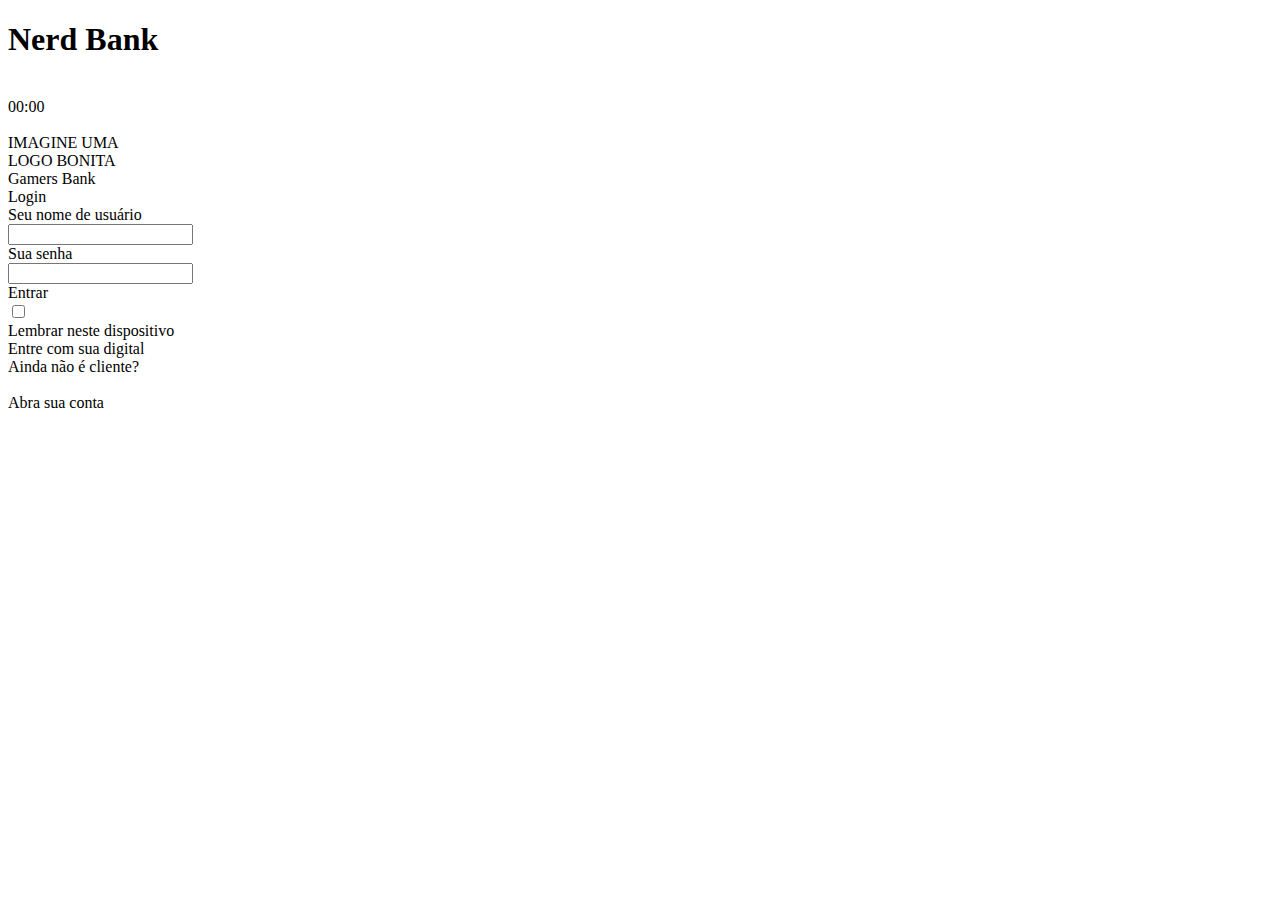
==== index.html @ b687f70e "Start" ====
<!DOCTYPE html>
<html lang="en">
<head>
    <meta charset="UTF-8">
    <meta http-equiv="X-UA-Compatible" content="IE=edge">
    <meta name="viewport" content="width=device-width, initial-scale=1.0">
    <title>Nerd Bank</title>
    <link rel="stylesheet" href="style.css">
    <script src="script.js" defer></script>
</head>
<body>
    <div class="fundo">
        <div class="fundo1"></div>
        <div class="fundo2"></div>
    </div>
    <h1 class="titulo">Nerd Bank</h1>
    <div class="aparelhos">

                <!-- TELA LOGIN -->
        <div class="aparelho2">

            <div class="top-icons">
                <img src="./images/iconWifi.png" alt="" class="wifi">
                <img src="./images/iconDados.png" alt="" class="dados">
                <img src="./images/iconBluetooth.png" alt="" class="bluet">
                <div class="hora2">00:00</div>
                <img src="./images/iconBateria.png" alt="" class="bateria">
            </div>

            <div class="tela2">
                <div class="cabec-area">
                    <div class="circle"></div>
                    <div class="logo">IMAGINE UMA <br> LOGO BONITA</div>
                    <div class="nome-banco">Gamers Bank</div>
                </div>

                <div class="form-area">
                    <div class="login-texto">Login</div>
                    <div class="nome-area">
                        <div class="nome-texto ">Seu nome de usuário</div>
                        <input type="text" name="" class="nome-area-sobreposto sumir" value="">
                    </div>

                    <div class="senha-area">
                        <div class="senha-texto">Sua senha</div>
                        <input type="text" name="" class="senha-area-sobreposto sumir" value="">
                    </div>
                    <div class="entrar-area">
                        <div class="entrar-texto">Entrar</div>
                    </div>
                    <div class="caixa">
                        <input type="checkbox" name="" class="checkbox">
                        <div class="checkbox-texto">Lembrar neste dispositivo</div>
                    </div>
                    <div class="biometria-area">
                        <div class="biometria-imagem"></div>
                        <div class="biometria-texto">Entre com sua digital</div>
                    </div>

                    <div class="rodape-login">
                        <div class="imagem1"></div>
                        <div class="nao-cliente">Ainda não é cliente? <br><br> <span class="abra-sua-conta">Abra sua conta</span></div>
                    </div>
                    
                </div>
            </div> 
    
        </div>

    </div>
</body>
</html>
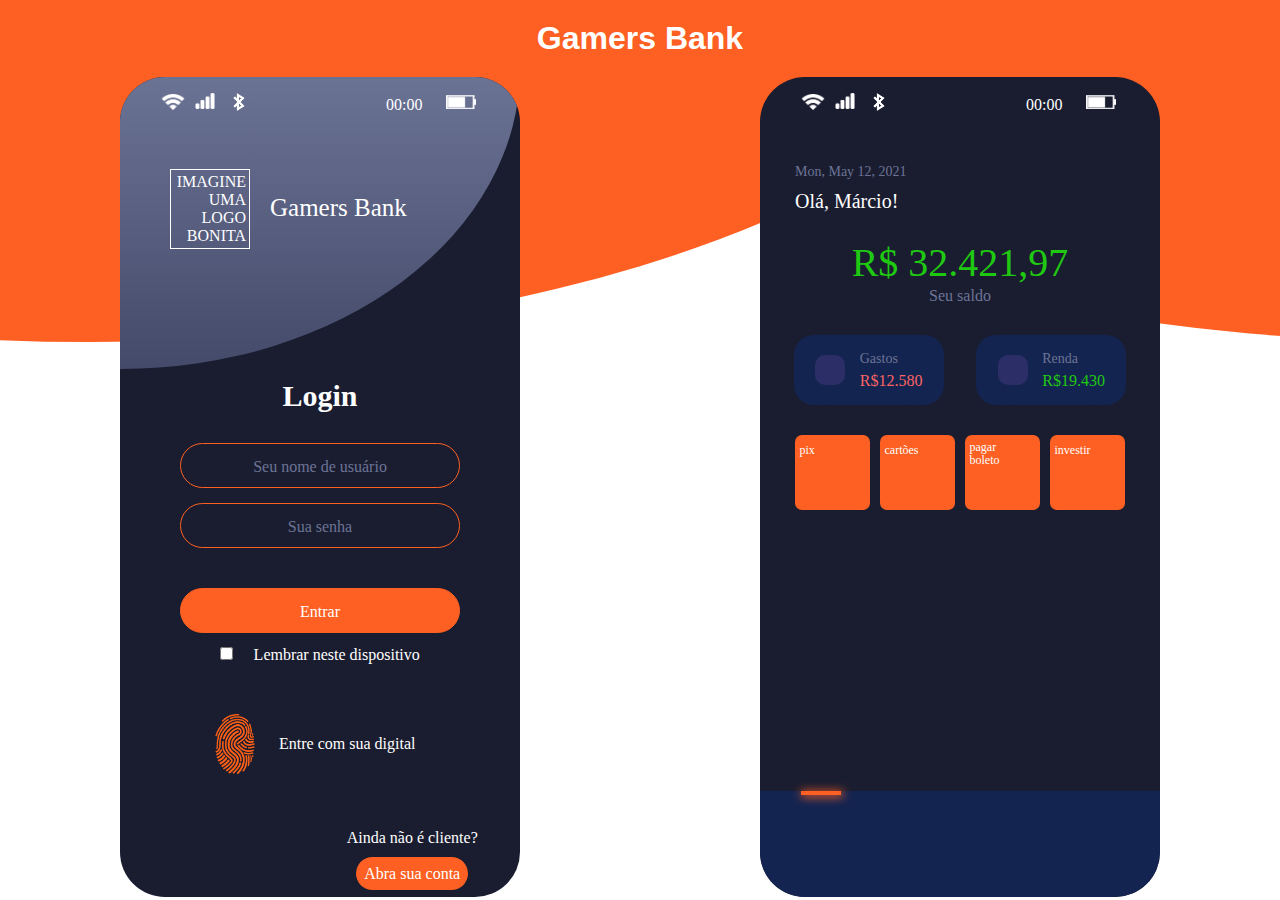
==== commit e50bcd01: "Updates" ====
--- a/index.html
+++ b/index.html
@@ -4,69 +4,25 @@
     <meta charset="UTF-8">
     <meta http-equiv="X-UA-Compatible" content="IE=edge">
     <meta name="viewport" content="width=device-width, initial-scale=1.0">
-    <title>Nerd Bank</title>
+
+    <!-- Biblioteca Material Icons -->
+    <link rel="stylesheet" href="https://fonts.googleapis.com/css2?family=Material+Symbols+Outlined:opsz,wght,FILL,GRAD@48,400,0,0" />
+
+    <!-- Fonte Rubik -->
+    <link rel="preconnect" href="https://fonts.googleapis.com">
+    <link rel="preconnect" href="https://fonts.gstatic.com" crossorigin>
+    <link href="https://fonts.googleapis.com/css2?family=Rubik:wght@400;500;900&display=swap" rel="stylesheet">
+
+    <!-- CSS -->
     <link rel="stylesheet" href="style.css">
+    <!-- JavaScript -->
     <script src="script.js" defer></script>
+
+    <title>Gamers Bank</title>
 </head>
-<body>
-    <div class="fundo">
-        <div class="fundo1"></div>
-        <div class="fundo2"></div>
-    </div>
-    <h1 class="titulo">Nerd Bank</h1>
-    <div class="aparelhos">
 
-                <!-- TELA LOGIN -->
-        <div class="aparelho2">
-
-            <div class="top-icons">
-                <img src="./images/iconWifi.png" alt="" class="wifi">
-                <img src="./images/iconDados.png" alt="" class="dados">
-                <img src="./images/iconBluetooth.png" alt="" class="bluet">
-                <div class="hora2">00:00</div>
-                <img src="./images/iconBateria.png" alt="" class="bateria">
-            </div>
-
-            <div class="tela2">
-                <div class="cabec-area">
-                    <div class="circle"></div>
-                    <div class="logo">IMAGINE UMA <br> LOGO BONITA</div>
-                    <div class="nome-banco">Gamers Bank</div>
-                </div>
-
-                <div class="form-area">
-                    <div class="login-texto">Login</div>
-                    <div class="nome-area">
-                        <div class="nome-texto ">Seu nome de usuário</div>
-                        <input type="text" name="" class="nome-area-sobreposto sumir" value="">
-                    </div>
-
-                    <div class="senha-area">
-                        <div class="senha-texto">Sua senha</div>
-                        <input type="text" name="" class="senha-area-sobreposto sumir" value="">
-                    </div>
-                    <div class="entrar-area">
-                        <div class="entrar-texto">Entrar</div>
-                    </div>
-                    <div class="caixa">
-                        <input type="checkbox" name="" class="checkbox">
-                        <div class="checkbox-texto">Lembrar neste dispositivo</div>
-                    </div>
-                    <div class="biometria-area">
-                        <div class="biometria-imagem"></div>
-                        <div class="biometria-texto">Entre com sua digital</div>
-                    </div>
-
-                    <div class="rodape-login">
-                        <div class="imagem1"></div>
-                        <div class="nao-cliente">Ainda não é cliente? <br><br> <span class="abra-sua-conta">Abra sua conta</span></div>
-                    </div>
-                    
-                </div>
-            </div> 
+<!-- "toLogin()" leva o usuário da página index à página login -->
+<body onload="toLogin()">
     
-        </div>
-
-    </div>
 </body>
 </html>--- a/style.css
+++ b/style.css
@@ -0,0 +1,612 @@
+* {
+    padding: 0;
+    margin: 0 auto;
+    box-sizing: border-box;
+}
+
+body {
+    background-image: url(./images/background.png);
+    /* background: linear-gradient(45deg, rgb(82, 14, 172),
+    rgb(255, 77, 6)); */
+    background-repeat: no-repeat;
+    background-size: cover;
+    height: 100vh;
+   
+    font-family: 'BR Cobane';
+    font-weight: 300;
+    color: white;
+    overflow: hidden;
+}
+
+div.fundo1 {
+    left: -100vh;
+    top: -62vh;
+    z-index: -99;
+    position: absolute;
+    width: 220vh;
+    height: 100vh;
+    background-color: #fd6022;
+    border-radius: 100%;
+}
+div.fundo2 {
+    left: 50vh;
+    top: -62vh;
+    z-index: -99;
+    position: absolute;
+    width: 220vh;
+    height: 100vh;
+    background-color: #fd6022;
+    border-radius: 100%;
+}
+
+.titulo {
+    color: white;
+    text-align: center;
+    margin-top: 20px;
+    font-family: sans-serif;
+}
+
+.aparelhos {
+    display: flex;
+    justify-content: center;
+    row-gap: 1px;
+}
+
+/* ///////// */
+/* Tela Principal */
+.aparelho {
+    overflow: hidden;
+    margin-top: 20px;
+    width: 400px;
+    height: 820px;
+    background-color: #1a1d30;
+    border-radius: 45px;
+}
+
+/* Ícones no topo */
+.top-icons {
+    top: 15px;
+    overflow: hidden;
+    position: relative;
+    /* border: 1px solid white; */
+    width: 320px;
+    height: 22px;
+}
+.wifi {
+    position: absolute;
+    width: 26px;
+    margin-top: 2px;
+}
+.dados {
+    position: absolute;
+    width: 20px;
+    margin-left: 35px;
+    margin-top: 1px;
+}
+.bluet {
+    position: absolute;
+    width: 18px;
+    margin-left: 70px;
+    margin-top: 1px;
+}
+.hora {
+    position: absolute;
+    margin-left: 226px;
+    margin-top: 4px;
+    color: white;
+    font-size: 16px;
+}
+.hora2 {
+    position: absolute;
+    margin-left: 226px;
+    margin-top: 4px;
+    color: white;
+    font-size: 16px;
+}
+.bateria {
+    position: absolute;
+    margin-top: 3px;
+    width: 30px;
+    margin-left: 286px;
+}
+
+/* Ícones Meio */
+.tela1 {
+    position: relative;
+    margin-top: 45px;
+    width: 370px;
+    height: 635px;
+    /* border: 1px solid rgb(235, 2, 235); */
+}
+
+.saudacao {
+    position: relative;
+    width: 370;
+    height: 90px;
+    padding: 20px;
+    /* border: 1px solid coral; */
+}
+.data {
+    color: #6C7496;
+    font-size: 14px;
+}
+.voce {
+    margin-top: 10px;
+    color: white;
+    font-size: 20px;
+}
+.top-menu {
+    display: flex;
+    width: 130px;
+    height: 30px;
+
+    margin-top: -40px;
+    margin-left: 200px;
+}
+.search-icon {
+    width: 30px;
+    height: 30px;
+    top: 0;
+    bottom: 0;
+    background-image: url(./images/searchIcon.png);
+    background-position: center;
+    background-size: 80%;
+    background-repeat: no-repeat;
+    cursor: pointer;
+}
+.notification-icon {
+    width: 30px;
+    height: 30px;
+    top: 0;
+    bottom: 0;
+    background-image: url(./images/notificationIcon.png);
+    background-position: center;
+    background-size: 80%;
+    background-repeat: no-repeat;
+    cursor: pointer;
+}
+.settings-icon {
+    width: 30px;
+    height: 30px;
+    top: 0;
+    bottom: 0;
+    background-image: url(./images/settingsIcon.png);
+    background-position: center;
+    background-size: 80%;
+    background-repeat: no-repeat;
+    cursor: pointer;
+}
+
+.saldo {
+    position: relative;
+    width: 370;
+    height: 190px;
+    margin-top: 5px;
+    /* border: 1px solid rgb(47, 255, 158); */
+}
+.valor-saldo {
+    text-align: center;
+    font-size: 40px;
+    font-family: 'Bebas Neue';
+    
+    color: #20c911;
+}
+.texto-saldo {
+    text-align: center;
+    color: #6C7496;
+    margin-top: 1px;
+    font-family: 'Br Cobane';
+}
+
+.renda-gasto {
+    align-items: center;
+    margin-top: 20px;
+    display: flex;
+    position: relative;
+    width: 365px;
+    height: 90px;
+    /* border: 1px solid red; */
+
+}
+.gasto {
+    width: 150px;
+    height: 70px;
+    background-color: #142450;
+    border-radius: 20px;
+    cursor: pointer;
+}
+
+.flex-gasto {
+    align-items: center;
+    justify-items: left;
+    display: flex;
+    width: 122px;
+    height: 70px;
+    background-color: #142450;
+    border-radius: 20px;
+}
+
+.icone-gasto {
+    text-align: center;
+    width: 30px;
+    height: 30px;
+    border-radius: 10px;
+    background-color: #2c2e68;
+    background-image: url(./images/setaRed.png);
+    background-position: center;
+    background-size: 70%;
+    background-repeat: no-repeat;
+}
+
+.texto-gasto {
+    color: #6C7496;
+    font-size: 14px;
+}
+.valor-gasto {
+    color: rgb(250, 100, 100);
+    font-size: 16px;
+    margin-top: 5px;
+}
+
+.renda {
+    width: 150px;
+    height: 70px;
+    background-color: #142450;
+    border-radius: 20px;
+    cursor: pointer;
+}
+
+.flex-renda {
+    align-items: center;
+    justify-items: left;
+    display: flex;
+    width: 122px;
+    height: 70px;
+    background-color: #142450;
+    border-radius: 20px;
+}
+
+.icone-renda {
+    text-align: center;
+    width: 30px;
+    height: 30px;
+    border-radius: 10px;
+    background-color: #2c2e68;
+    background-image: url(./images/setaGreen.png);
+    background-position: center;
+    background-size: 70%;
+    background-repeat: no-repeat;
+}
+
+.texto-renda {
+    color: #6C7496;
+    font-size: 14px;
+}
+.valor-renda {
+    color: #20c911;
+    font-size: 16px;
+    margin-top: 5px;
+}
+
+/* Cards Menu */
+.flex-cards-menu {
+    display: flex;
+    width: 340px;
+    height: 70px;
+    margin-top: 20px;
+    font-size: 12px;
+}
+
+.card-pix {
+    position: relative;
+    width: 75px;
+    height: 75px;
+    border-radius: 7px;
+    background-color: #fd6022;
+    background-image: url(./images/card-pix.png);
+    background-repeat: no-repeat;
+    background-position: bottom 20% left 10%;
+    background-size: 35%;
+    cursor: pointer;
+}
+.card-cartoes {
+    position: relative;
+    width: 75px;
+    height: 75px;
+    border-radius: 7px;
+    background-color: #fd6022;
+    background-image: url(./images/card-cartao.png);
+    background-repeat: no-repeat;
+    background-position: bottom 20% left 10%;
+    background-size: 40%;
+    cursor: pointer;
+}
+.pagar-boleto {
+    position: relative;
+    width: 75px;
+    height: 75px;
+    border-radius: 7px;
+    background-color: #fd6022;
+    background-image: url(./images/card-boleto.png);
+    background-repeat: no-repeat;
+    background-position: bottom 20% left 10%;
+    background-size: 40%;
+    cursor: pointer;
+}
+.investimentos {
+    position: relative;
+    width: 75px;
+    height: 75px;
+    border-radius: 7px;
+    background-color: #fd6022;
+    background-image: url(./images/card-investimentos.png);
+    background-repeat: no-repeat;
+    background-position: bottom 20% left 7%;
+    background-size: 40%;
+    cursor: pointer;
+}
+
+/* Ícones abaixo */
+.bot-area {
+    
+    margin-top: 12px;
+    width: 400px;
+    height: 110px;
+    background-color: #142450;
+}
+
+.bot-icones {
+    display: flex;
+    position: relative;
+    height: 110px;
+    width: 370px;
+    /* border: 1px solid rgb(103, 252, 4); */
+}
+
+.botIcon { 
+    
+}
+
+.traco-home {
+    z-index: 99;
+    width: 40px;
+    height: 4px;
+    background-color: #fd6022;
+    box-shadow: 1px 1px 10px 1px #fd6022;
+}
+.icone-home {
+    width: 50px;
+    height: 110px;
+    /* border: 1px solid rgb(127, 168, 255); */
+    background-image: url(./images/iconeHome.png);
+    background-repeat: no-repeat;
+    background-position: center;
+    background-size: 60%;
+    cursor: pointer;
+}
+.icone-carteira {
+    width: 50px;
+    height: 110px;
+    /* border: 1px solid rgb(127, 168, 255); */
+    background-image: url(./images/iconeCarteiraCinza.png);
+    background-repeat: no-repeat;
+    background-position: center;
+    background-size: 60%;
+    cursor: pointer;
+}
+.icone-rend {
+    width: 50px;
+    height: 110px;
+    /* border: 1px solid rgb(127, 168, 255); */
+    background-image: url(./images/iconeRendimentoCinza.png);
+    background-repeat: no-repeat;
+    background-position: center;
+    background-size: 60%;
+    cursor: pointer;
+}
+.icone-perfil {
+    width: 50px;
+    height: 110px;
+    /* border: 1px solid rgb(127, 168, 255); */
+    background-image: url(./images/iconePerfilCinza.png);
+    background-repeat: no-repeat;
+    background-position: center;
+    background-size: 60%;
+    cursor: pointer;
+}
+
+/* ///////// */
+/* Tela 02 */
+.aparelho2 {
+    overflow: hidden;
+    margin-top: 20px;
+    width: 400px;
+    height: 820px;
+    background-color: #1a1d30;
+    border-radius: 45px;
+}
+
+.cabec-area {
+    overflow: hidden;
+    margin-top: -30px;
+    width: 400px;
+    height: 300px;
+
+}
+
+.circle {
+  
+    width: 400px;
+    height: 300px;
+    background: linear-gradient(180deg, #6C7496, #444a69);
+    border-bottom-right-radius: 100%;
+}
+.logo {
+    text-align: right;
+    padding: 3px;
+    border: 1px solid;
+    width: 80px;
+    height: 80px;
+    position: absolute;
+    margin-top: -200px;
+    margin-left: 50px;
+}
+.nome-banco {
+    position: absolute;
+    margin-top: -175px;
+    margin-left: 150px;
+    font-size: 25px;
+}
+
+.form-area {
+    text-align: center;
+    width: 400px;
+    height: 400px;
+    /* border: 1px solid; */
+}
+
+.login-texto {
+    margin-top: 10px;
+    font-size: 30px;
+    font-weight: bold;
+}
+
+.nome-area {
+    margin-top: 30px;
+    margin-left: 60px;
+    width: 280px;
+    height: 45px;
+    border-radius: 25px;
+    border: 1px solid #fd6022;
+    vertical-align: center;
+}
+.nome-texto {
+
+    margin-top: 14px;
+    color: #6C7496;
+}
+.nome-area-sobreposto {
+    
+    position: absolute;
+    margin-top: -31px;
+    margin-left: -140px;
+    width: 280px;
+    height: 45px;
+    border-radius: 25px;
+    border: 1px solid #fd6022;
+    background-color: #1a1d30;
+    vertical-align: center;
+    text-align: center;
+    font-size: 15px;
+    font-family: 'BR Cobane';
+    font-weight: 300;
+    color: #6C7496;
+}
+
+.senha-area {
+    margin-top: 15px;
+    width: 280px;
+    height: 45px;
+    border-radius: 25px;
+    border: 1px solid #fd6022;
+    vertical-align: center;
+}
+.senha-texto {
+    margin-top: 14px;
+    color: #6C7496;
+}
+
+.senha-area-sobreposto {
+    position: absolute;
+    margin-top: -31px;
+    margin-left: -140px;
+    width: 280px;
+    height: 45px;
+    border-radius: 25px;
+    border: 1px solid #fd6022;
+    background-color: #1a1d30;
+    vertical-align: center;
+    text-align: center;
+    font-size: 15px;
+    font-family: 'BR Cobane';
+    font-weight: 300;
+    color: #6C7496;
+}
+
+.entrar-area {
+    margin-top: 40px;
+    width: 280px;
+    height: 45px;
+    border-radius: 25px;
+    border: 1px solid #fd6022;
+    background-color: #fd6022;
+    
+    vertical-align: center;
+    cursor: pointer;
+}
+.entrar-texto {
+    margin-top: 14px;
+}
+
+.caixa {
+    margin-top: 10px;
+    display: flex;
+    width: 220px;
+   
+}
+.checkbox-texto {
+    margin-top: 3px;
+}
+
+.biometria-area {
+    display: flex;
+    align-items: center;
+    justify-content: center;
+    margin-top: 30px;
+    margin-left: 50px;
+    width: 280px;
+    height: 100px;
+    border-radius: 25px;
+    vertical-align: center;
+}
+.biometria-imagem {
+    width: 60px;
+    height: 60px;
+    background-image: url(./images/biometriaCor.png);
+    background-repeat: no-repeat;
+    background-size: 100%;
+}
+.biometria-texto {
+    margin-left: -20px;
+}
+
+.rodape-login {
+    display: flex;
+    margin-top: 5px;
+    width: 400px;
+    height: 105px;
+}
+.imagem1 {
+    opacity: 80%;
+    margin-top: 20px;
+    width: 100px;
+    height: 100px;
+    background-image: url(./images/pensando.png);
+    background-size: 100%;
+}
+.nao-cliente {
+    margin-top: 30px;
+   
+}
+.abra-sua-conta {
+    padding: 8px;
+    height: 45px;
+    border-radius: 25px;
+   
+    background-color: #fd6022;
+    cursor: pointer;
+}
+
+.sumir {
+    opacity: 0%;
+}